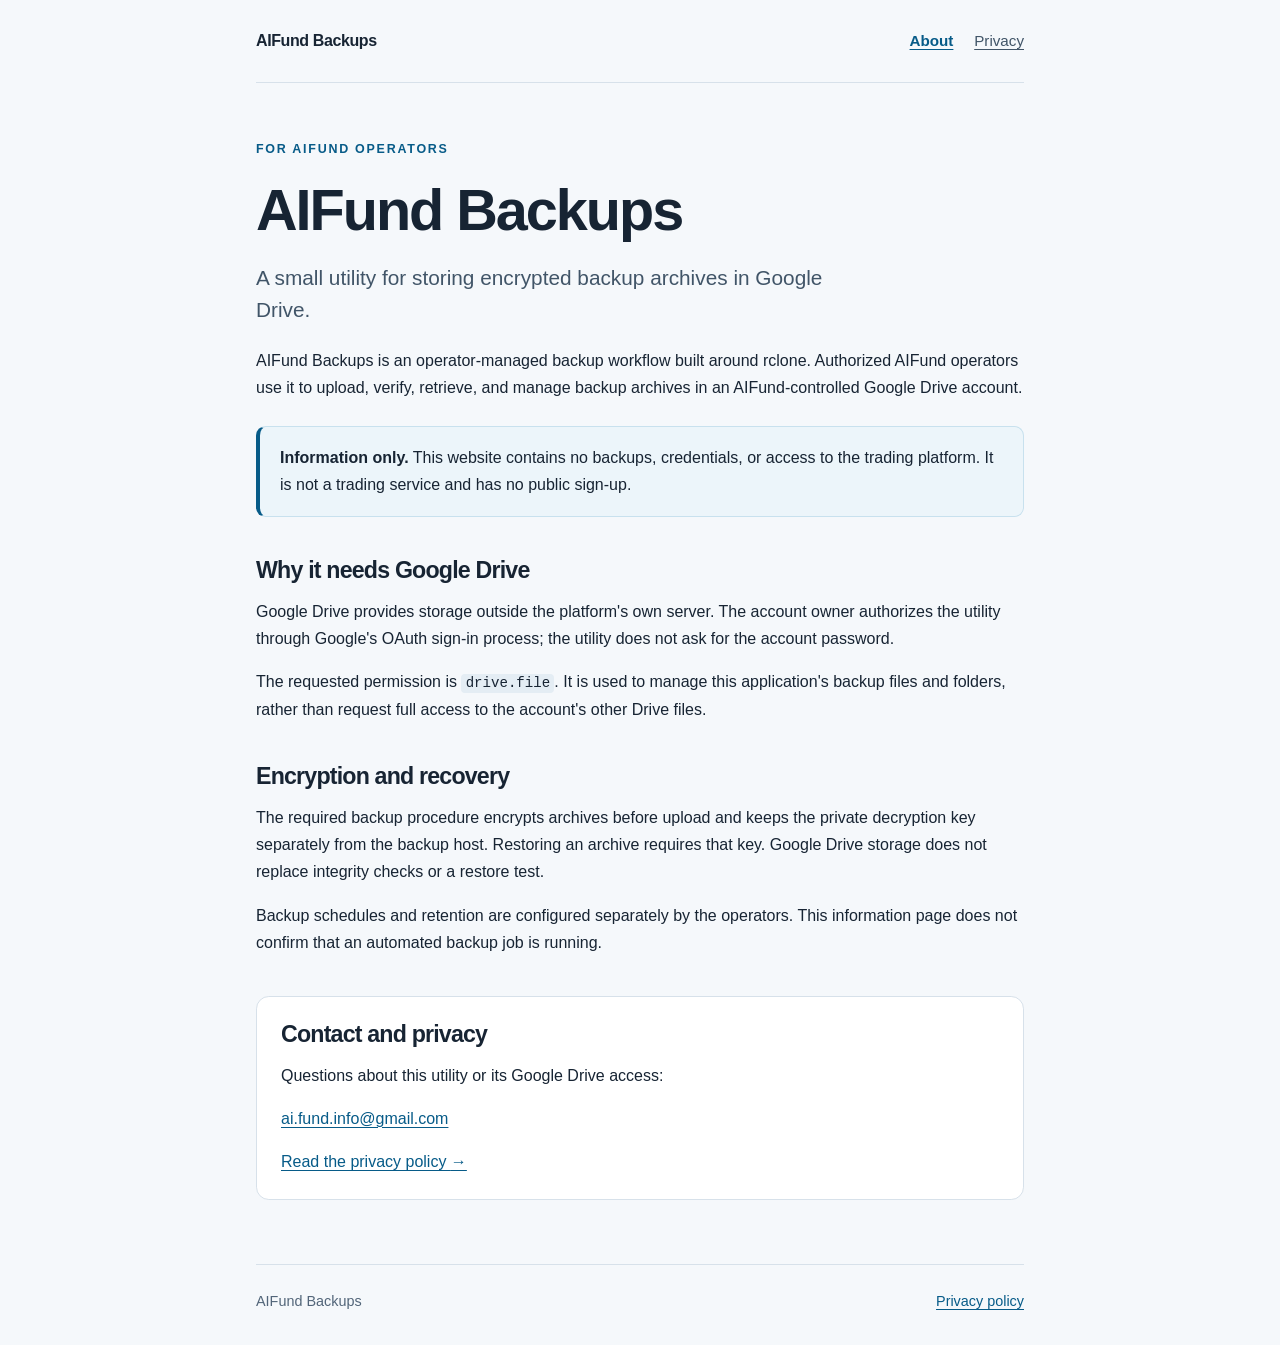
==== index.html @ 43eda92c "docs: add AIFund backup OAuth information pages" ====
<!doctype html>
<html lang="en">
  <head>
    <meta charset="utf-8">
    <meta name="viewport" content="width=device-width, initial-scale=1">
    <meta name="description" content="AIFund Backups: an operator-managed utility for storing encrypted backup archives in Google Drive.">
    <title>AIFund Backups</title>
    <link rel="stylesheet" href="styles.css">
  </head>
  <body>
    <a class="skip-link" href="#main">Skip to content</a>
    <header class="site-header">
      <a class="brand" href="index.html">AIFund Backups</a>
      <nav aria-label="Main navigation">
        <a href="index.html" aria-current="page">About</a>
        <a href="privacy.html">Privacy</a>
      </nav>
    </header>
    <main id="main" tabindex="-1">
      <section class="intro" aria-labelledby="page-title">
        <p class="eyebrow">For AIFund operators</p>
        <h1 id="page-title">AIFund Backups</h1>
        <p class="lead">A small utility for storing encrypted backup archives in Google Drive.</p>
        <p>
          AIFund Backups is an operator-managed backup workflow built around
          rclone. Authorized AIFund operators use it to upload, verify, retrieve,
          and manage backup archives in an AIFund-controlled Google Drive account.
        </p>
        <div class="notice">
          <strong>Information only.</strong> This website contains no backups,
          credentials, or access to the trading platform. It is not a trading
          service and has no public sign-up.
        </div>
      </section>
      <section aria-labelledby="drive-title">
        <h2 id="drive-title">Why it needs Google Drive</h2>
        <p>
          Google Drive provides storage outside the platform's own server.
          The account owner authorizes the utility through Google's OAuth
          sign-in process; the utility does not ask for the account password.
        </p>
        <p>
          The requested permission is <code>drive.file</code>. It is used to
          manage this application's backup files and folders, rather than
          request full access to the account's other Drive files.
        </p>
      </section>
      <section aria-labelledby="recovery-title">
        <h2 id="recovery-title">Encryption and recovery</h2>
        <p>
          The required backup procedure encrypts archives before upload and
          keeps the private decryption key separately from the backup host.
          Restoring an archive requires that key. Google Drive storage does
          not replace integrity checks or a restore test.
        </p>
        <p>
          Backup schedules and retention are configured separately by the
          operators. This information page does not confirm that an automated
          backup job is running.
        </p>
      </section>
      <section class="contact" aria-labelledby="contact-title">
        <h2 id="contact-title">Contact and privacy</h2>
        <p>Questions about this utility or its Google Drive access:</p>
        <p><a href="mailto:ai.fund.info@gmail.com">ai.fund.info@gmail.com</a></p>
        <p><a href="privacy.html">Read the privacy policy <span aria-hidden="true">&rarr;</span></a></p>
      </section>
    </main>
    <footer class="site-footer">
      <span>AIFund Backups</span>
      <a href="privacy.html">Privacy policy</a>
    </footer>
  </body>
</html>
---- styles.css ----
:root {
  color-scheme: light;
  font-family: -apple-system, BlinkMacSystemFont, "Segoe UI", sans-serif;
  color: #172433;
  background: #f5f8fb;
  font-synthesis: none;
  text-rendering: optimizeLegibility;
}

* {
  box-sizing: border-box;
}

body {
  margin: 0;
  font-size: 1rem;
  line-height: 1.7;
}

a {
  color: #075b88;
  text-underline-offset: 0.2em;
  text-decoration-thickness: 0.08em;
  overflow-wrap: anywhere;
}

a:hover {
  color: #003d5d;
}

a:focus-visible,
main:focus-visible {
  outline: 3px solid #077db5;
  outline-offset: 5px;
}

.site-header,
main,
.site-footer {
  width: min(100% - 3rem, 48rem);
  margin-inline: auto;
}

.site-header {
  display: flex;
  align-items: center;
  justify-content: space-between;
  gap: 1rem;
  padding-block: 1.7rem;
  border-bottom: 1px solid #d7e1ea;
}

.brand {
  color: #172433;
  font-weight: 750;
  letter-spacing: -0.025em;
  text-decoration: none;
}

nav {
  display: flex;
  gap: 1.3rem;
}

nav a {
  color: #415568;
  font-size: 0.95rem;
}

nav a[aria-current="page"] {
  color: #075b88;
  font-weight: 650;
}

main {
  padding-block: 3.5rem 1.5rem;
}

section {
  margin-bottom: 2.5rem;
}

h1,
h2 {
  line-height: 1.2;
  letter-spacing: -0.035em;
  text-wrap: balance;
}

h1 {
  margin: 0.5rem 0 1.1rem;
  font-size: clamp(2.2rem, 6vw, 3.6rem);
}

h2 {
  margin: 0 0 0.8rem;
  font-size: 1.45rem;
}

p {
  margin: 0 0 1rem;
}

p:last-child {
  margin-bottom: 0;
}

.eyebrow {
  color: #075b88;
  font-size: 0.78rem;
  font-weight: 700;
  letter-spacing: 0.14em;
  text-transform: uppercase;
}

.lead {
  color: #415568;
  font-size: 1.3rem;
  line-height: 1.5;
  max-width: 38rem;
  margin-bottom: 1.4rem;
}

.notice {
  padding: 1.1rem 1.25rem;
  margin-top: 1.5rem;
  border: 1px solid #c8e1ee;
  border-left: 4px solid #075b88;
  border-radius: 0.6rem;
  background: #ecf5fa;
}

.contact {
  padding: 1.5rem;
  border: 1px solid #d7e1ea;
  border-radius: 0.8rem;
  background: #fff;
}

.muted {
  color: #526579;
  font-size: 0.95rem;
}

code {
  padding: 0.1em 0.3em;
  border-radius: 0.25rem;
  background: #e4edf4;
  font-size: 0.88em;
  overflow-wrap: anywhere;
}

.site-footer {
  display: flex;
  flex-wrap: wrap;
  justify-content: space-between;
  gap: 0.75rem;
  padding-block: 1.5rem 2rem;
  border-top: 1px solid #d7e1ea;
  color: #526579;
  font-size: 0.9rem;
}

.skip-link {
  position: absolute;
  left: 1rem;
  top: 1rem;
  transform: translateY(-200%);
  padding: 0.5rem 0.8rem;
  border-radius: 0.3rem;
  background: #fff;
}

.skip-link:focus {
  transform: translateY(0);
}

@media (max-width: 420px) {
  .site-header,
  main,
  .site-footer {
    width: calc(100% - 2rem);
  }

  .site-header {
    flex-wrap: wrap;
  }

  main {
    padding-top: 2.5rem;
  }

  .contact {
    padding: 1.1rem;
  }
}
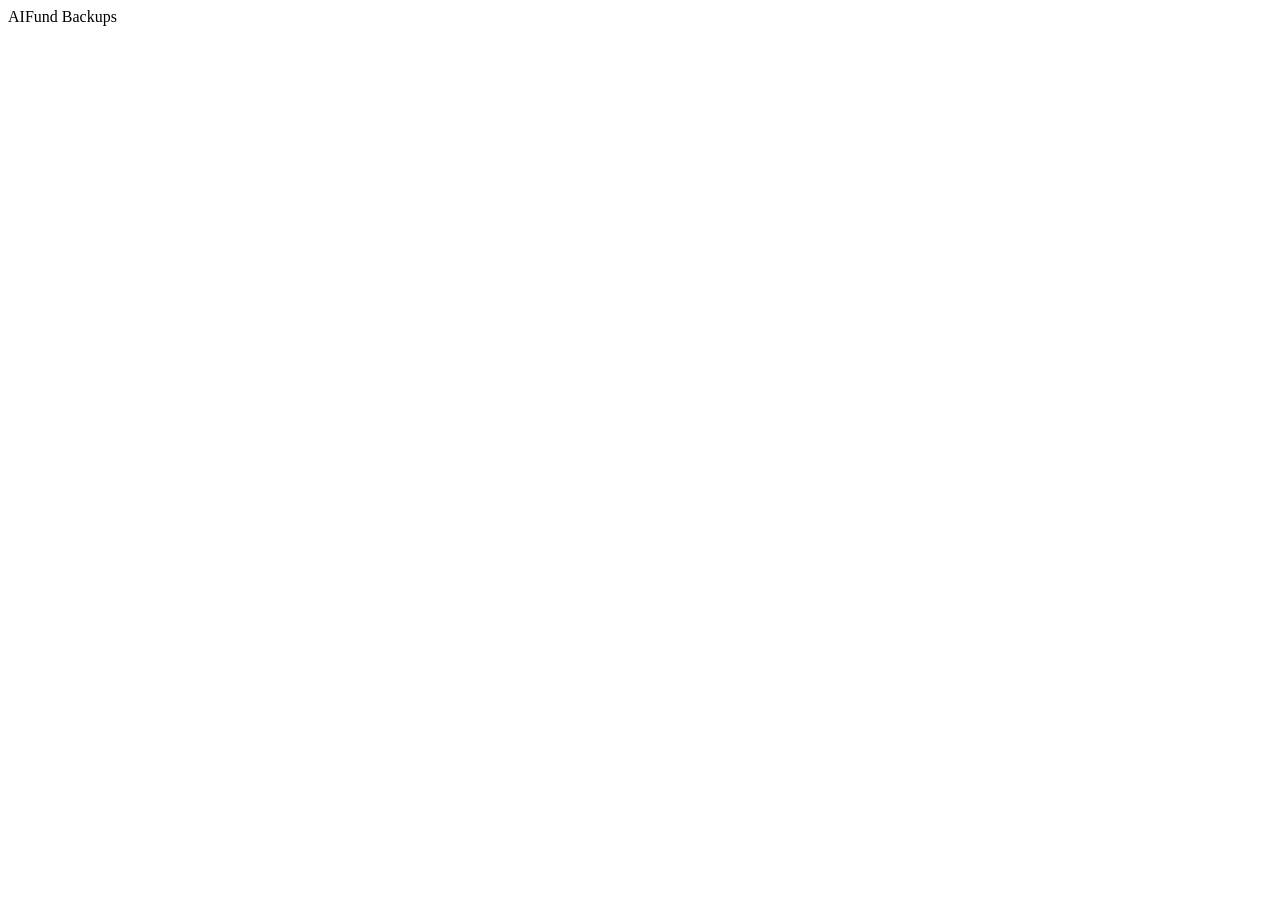
==== commit ad1e34ce: "docs: replace site content with plain text placeholders" ====
--- a/index.html
+++ b/index.html
@@ -3,72 +3,7 @@
   <head>
     <meta charset="utf-8">
     <meta name="viewport" content="width=device-width, initial-scale=1">
-    <meta name="description" content="AIFund Backups: an operator-managed utility for storing encrypted backup archives in Google Drive.">
     <title>AIFund Backups</title>
-    <link rel="stylesheet" href="styles.css">
   </head>
-  <body>
-    <a class="skip-link" href="#main">Skip to content</a>
-    <header class="site-header">
-      <a class="brand" href="index.html">AIFund Backups</a>
-      <nav aria-label="Main navigation">
-        <a href="index.html" aria-current="page">About</a>
-        <a href="privacy.html">Privacy</a>
-      </nav>
-    </header>
-    <main id="main" tabindex="-1">
-      <section class="intro" aria-labelledby="page-title">
-        <p class="eyebrow">For AIFund operators</p>
-        <h1 id="page-title">AIFund Backups</h1>
-        <p class="lead">A small utility for storing encrypted backup archives in Google Drive.</p>
-        <p>
-          AIFund Backups is an operator-managed backup workflow built around
-          rclone. Authorized AIFund operators use it to upload, verify, retrieve,
-          and manage backup archives in an AIFund-controlled Google Drive account.
-        </p>
-        <div class="notice">
-          <strong>Information only.</strong> This website contains no backups,
-          credentials, or access to the trading platform. It is not a trading
-          service and has no public sign-up.
-        </div>
-      </section>
-      <section aria-labelledby="drive-title">
-        <h2 id="drive-title">Why it needs Google Drive</h2>
-        <p>
-          Google Drive provides storage outside the platform's own server.
-          The account owner authorizes the utility through Google's OAuth
-          sign-in process; the utility does not ask for the account password.
-        </p>
-        <p>
-          The requested permission is <code>drive.file</code>. It is used to
-          manage this application's backup files and folders, rather than
-          request full access to the account's other Drive files.
-        </p>
-      </section>
-      <section aria-labelledby="recovery-title">
-        <h2 id="recovery-title">Encryption and recovery</h2>
-        <p>
-          The required backup procedure encrypts archives before upload and
-          keeps the private decryption key separately from the backup host.
-          Restoring an archive requires that key. Google Drive storage does
-          not replace integrity checks or a restore test.
-        </p>
-        <p>
-          Backup schedules and retention are configured separately by the
-          operators. This information page does not confirm that an automated
-          backup job is running.
-        </p>
-      </section>
-      <section class="contact" aria-labelledby="contact-title">
-        <h2 id="contact-title">Contact and privacy</h2>
-        <p>Questions about this utility or its Google Drive access:</p>
-        <p><a href="mailto:ai.fund.info@gmail.com">ai.fund.info@gmail.com</a></p>
-        <p><a href="privacy.html">Read the privacy policy <span aria-hidden="true">&rarr;</span></a></p>
-      </section>
-    </main>
-    <footer class="site-footer">
-      <span>AIFund Backups</span>
-      <a href="privacy.html">Privacy policy</a>
-    </footer>
-  </body>
+  <body>AIFund Backups</body>
 </html>
